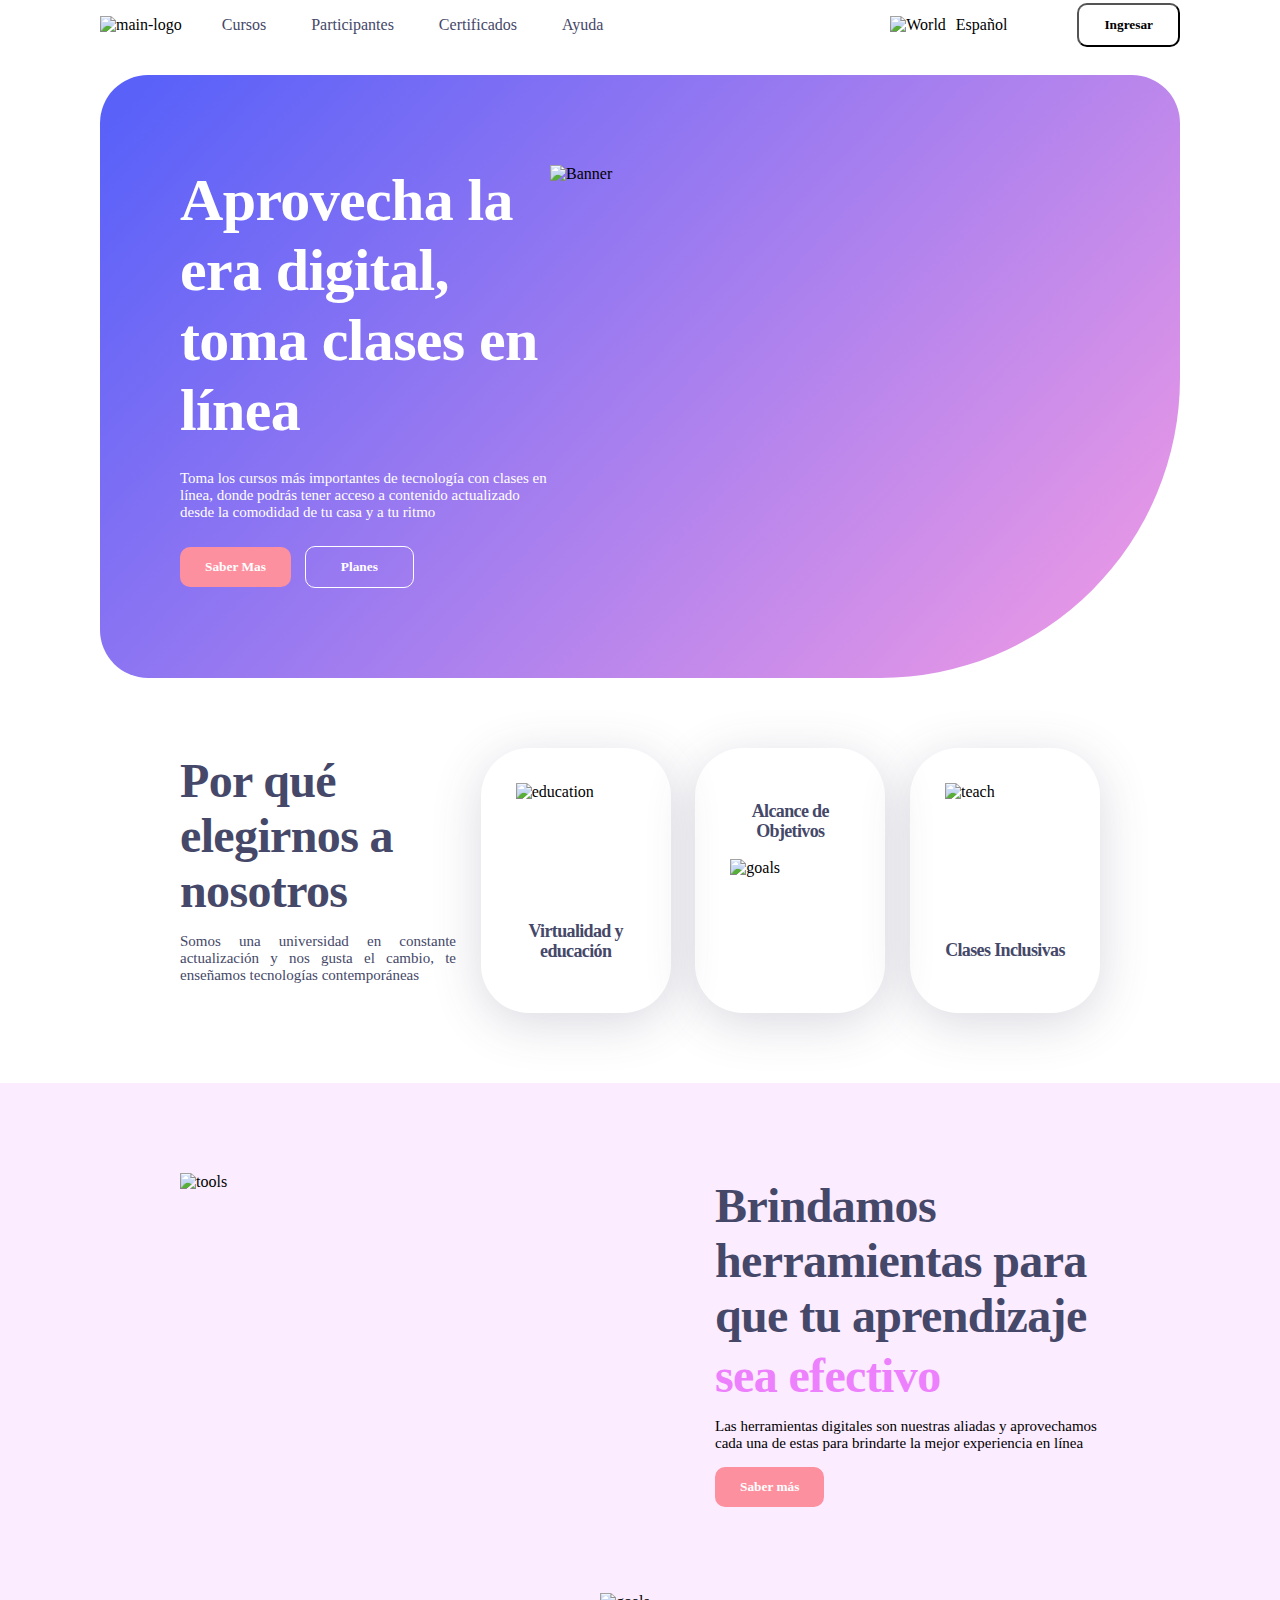
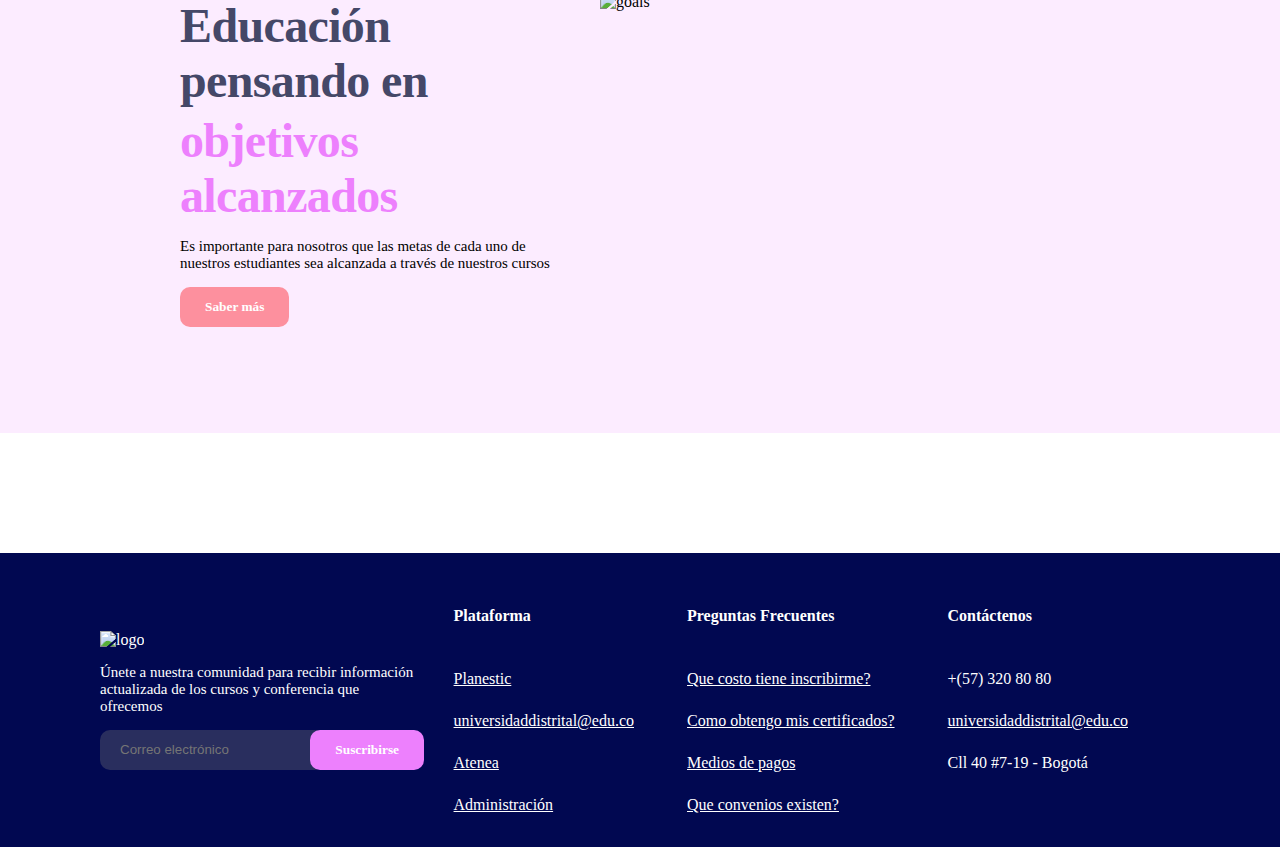
==== punto-1-3/index.html @ 189245d6 "Estructura punto 1 al 3" ====
<!DOCTYPE html>
<html lang="en">

<head>
    <meta charset="UTF-8">
    <meta name="viewport" content="width=device-width, initial-scale=1.0">
    <title>UD Atenea Cursos</title>
    <link rel="stylesheet" href="./styles/banner-styles.css">
    <link rel="stylesheet" href="./styles/footer-styles.css">
    <link rel="stylesheet" href="./styles/global-styles.css">
    <link rel="stylesheet" href="./styles/header-styles.css">
    <link rel="stylesheet" href="./styles/section-1-styles.css">
    <link rel="stylesheet" href="./styles/section-2-styles.css">
    <link rel="stylesheet" href="https://indestructibletype.com/fonts/Jost.css">
</head>

<body>
    <header>
        <div class="header__navigation">
            <img src="./public/Images/header-logo.png" alt="main-logo">
            <nav>
                <ul>
                    <li> <a href="">Cursos</a></li>
                    <li> <a href="">Participantes</a></li>
                    <li> <a href="">Certificados</a></li>
                    <li> <a href="">Ayuda</a></li>
                </ul>
            </nav>
        </div>
        <div class="header__settings">
            <div>
                <img src="./public/Images/header-world.png" alt="World">
                <span>Español</span>
            </div>
            <button>Ingresar</button>
        </div>



    </header>

    <main>
        <section id="banner">
            <div>
                <div>
                    <h1>Aprovecha la era digital, toma clases en línea </h1>
                    <p>Toma los cursos más importantes de tecnología con
                        clases en línea, donde podrás tener acceso a contenido
                        actualizado desde la comodidad de tu casa y a tu ritmo</p>
                </div>




                <div>
                    <button class="button--orange">Saber Mas</button>
                    <button class="button--white">Planes</button>
                </div>

            </div>
            <img src="./Public/Images/banner-online.png" alt="Banner" width="550px" height="350px">
        </section>

        <section id="section-1">
            <div class="section-1__info">
                <h2>Por qué elegirnos a nosotros</h2>
                <p>
                    Somos una universidad en constante actualización y
                    nos gusta el cambio, te enseñamos tecnologías contemporáneas
                </p>
            </div>
            <div class="section-1__card">
                <img src="./Public/Images/section1-education.png" alt="education" width="120px" height="120px">
                <h3>Virtualidad y educación</h3>

            </div>
            <div class="section-1__card">
                <h3>Alcance de Objetivos</h3>
                <img src="./Public/Images/section1-goals.png" alt="goals" width="120px" height="120px">

            </div>
            <div class="section-1__card">
                <img src="./Public/Images/section1-teach.png" alt="teach" width="120px" height="120px">
                <h3>Clases Inclusivas</h3>

            </div>
        </section>
        <section id="section-2">
            <div class="section-2__info">
                <img src="./Public/Images/section2-tools.png" alt="tools" width="500px" height="350px">

                <div>
                    <h2>Brindamos herramientas para que tu aprendizaje</h2>
                    <h2 class="section-2__sub-pink">sea efectivo</h2>
                    <p>Las herramientas digitales son nuestras aliadas
                        y aprovechamos cada una de estas para brindarte la mejor
                        experiencia en línea
                    </p>
                    <button class="button--orange">Saber más</button>

                </div>

            </div>
            <div class="section-2__info">
                <div>
                    <h2>Educación pensando en</h2>
                    <h2 class="section-2__sub-pink">objetivos alcanzados</h2>
                    <p>Es importante para nosotros que las metas de cada
                        uno de nuestros estudiantes sea alcanzada a través
                        de nuestros cursos

                    </p>
                    <button class="button--orange">Saber más</button>
                </div>
                <img src="./Public/Images/section2-goals.png" alt="goals" width="500px" height="350px">

            </div>

        </section>


    </main>
    <footer id="footer">
        <div class="footer__info">
        <img src="./Public/Images/footer-logo.png" alt="logo" width="200px" height="175px">

        <div>
            <p>
                Únete a nuestra comunidad para recibir información
                actualizada de los cursos y conferencia que ofrecemos
            </p>
            <form>
                <input type="email" name="user_email" placeholder="Correo electrónico">
                <button class="button--pink">Suscribirse</button>
            </form>
        </div>
    </div>

        <div>
            <table>
                <tr>
                    <th>Plataforma</th>
                    <th>Preguntas Frecuentes</th>
                    <th>Contáctenos</th>
                </tr>
                <tr>
                    <td><a href="">Planestic</a></td>
                    <td><a href="">Que costo tiene inscribirme?</a></td>
                    <td>+(57) 320 80 80</td>
                </tr>
                <tr>
                    <td><a href="">universidaddistrital@edu.co</a></td>
                    <td><a href="">Como obtengo mis certificados?</a></td>
                    <td><a href="">universidaddistrital@edu.co</a></td>
                </tr>
                <tr>
                    <td><a href="">Atenea</a></td>
                    <td><a href="">Medios de pagos</a></td>
                    <td>Cll 40 #7-19 - Bogotá</td>
                </tr>
                <tr>
                    <td><a href="">Administración</a></td>
                    <td><a href="">Que convenios existen?</a></td>
                </tr>


            </table>
        </div>

    </footer>
</body>

</html>
---- punto-1-3/styles/banner-styles.css ----
#banner{
    display: flex;
    margin: 25px 100px;
    padding: 90px 80px;
    background: linear-gradient(313.18deg, #ee9ae5 3.28%, #5961f9 97.04%);
    border-radius: 48px 48px 300px 48px;

}
h1{
    margin: 0px;
    color: #ffff;
    font-family: 'Jost';
    font-size: 60px;
    font-weight: 600px;
    line-height: 70px;
    letter-spacing: -0.64px;

}
#banner p{
    margin: 25px 0px;
    color: #ffff;
}
.button--white{
    padding: 12px 35px;
    background-color: transparent;
    color: white;
    border: 1px solid #ffff;
    

}
---- punto-1-3/styles/footer-styles.css ----
#footer{
    display: flex;
    justify-content: space-between;
    align-items: center;
    margin-top: 120px;
    padding: 20px 100px;
    background-color: #010851;
    color: #ffff;
}
.footer__info{
    width: 30%;

}
input{
    width: 220px;
    padding: 12px 20px;
    margin-right: -15px;
    border: none;
    border-radius: 10px;
    background-color: #45486899;
}
.button--pink{
    background-color: #ed80fd;
    color: #ffff;
    border: none;

}
table{
    font-family: 'jost';
    text-align: left;
}
tr{
    height: 40px;

}
th{
    height: 80px;
}
td{
    padding-right: 50px;
}
td a{
    color: #fff;
}
form{
    display: flex;
}
---- punto-1-3/styles/global-styles.css ----
body{
    margin: 0px;
}
a{
    font-family: 'Jost';
    font size: 18px;
}
button{
    padding: 12px 25px;
    font-family: 'Jost';
    font-weight: bold;
    border-radius: 10px;
    cursor: pointer;
}
.button--orange{
    margin-right: 10px;
    background-color: #fd909e;
    color: #ffff;
    border: none;   
}
p{
    font-family: 'jost';
    font-size: 15px;
    font-weight: 300;

}
h2{
    margin: 5px 0px;
    color: #454868;
    font-family: 'jost';
    font-size: 48px;
    line-height: 55px;
    letter-spacing: -0.64px;
}
---- punto-1-3/styles/header-styles.css ----
header{
    display: flex;
    justify-content: space-between;
    margin: 0px 100px;
}
.header__navigation{
    display: flex;
    align-items: center;
}
.header__navigation nav ul{
    display: flex;
    gap: 45px;
    list-style: none;
}
.header__navigation nav ul li a{
    text-decoration: none;
    color: #454868;
}
.header__settings{
    display: flex;
    align-items: center;
    gap: 70px;
}
.header__settings div{
    display: flex;
    align-items: center;
    gap: 10px;
    font-family: 'Jost';
    font-size: 16px;
    font-weight: 400;
}
.header__settings button{
    background-color: transparent;
    border-radius: 1px solid #45486854  ;
}
---- punto-1-3/styles/section-1-styles.css ----
#section-1{
    display: flex ;
    justify-content: space-between;
    margin: 50px 100px;
    padding: 20px 80px;

}
.section-1__info{
    width: 30%;

}
.section-1__info p{
    color: #454868;
    text-align: justify;

}
.section-1__card{
    display: flex;
    flex-direction: column;
    align-items: center;
    justify-content: space-between;
    width: min-content;

    height: 195px;
    padding: 35px;
    border-radius: 48px;
    box-shadow: 0px 10px 50px #45486833;

}
.section-1__card h3{
    font-family: 'jost';
    font-size: 18px;
    color: #454868;
    line-height: 20px;
    letter-spacing: -0.64px;
    text-align: center;
}
---- punto-1-3/styles/section-2-styles.css ----
#section-2{
    padding: 20px 180px;
    background: #ed80fd26;
}
.section-2__info{
    display: flex;
    gap: 35px;
    margin: 70px 0px;
}
.section-2__sub-pink{
    color: #ed80fd;
    
}
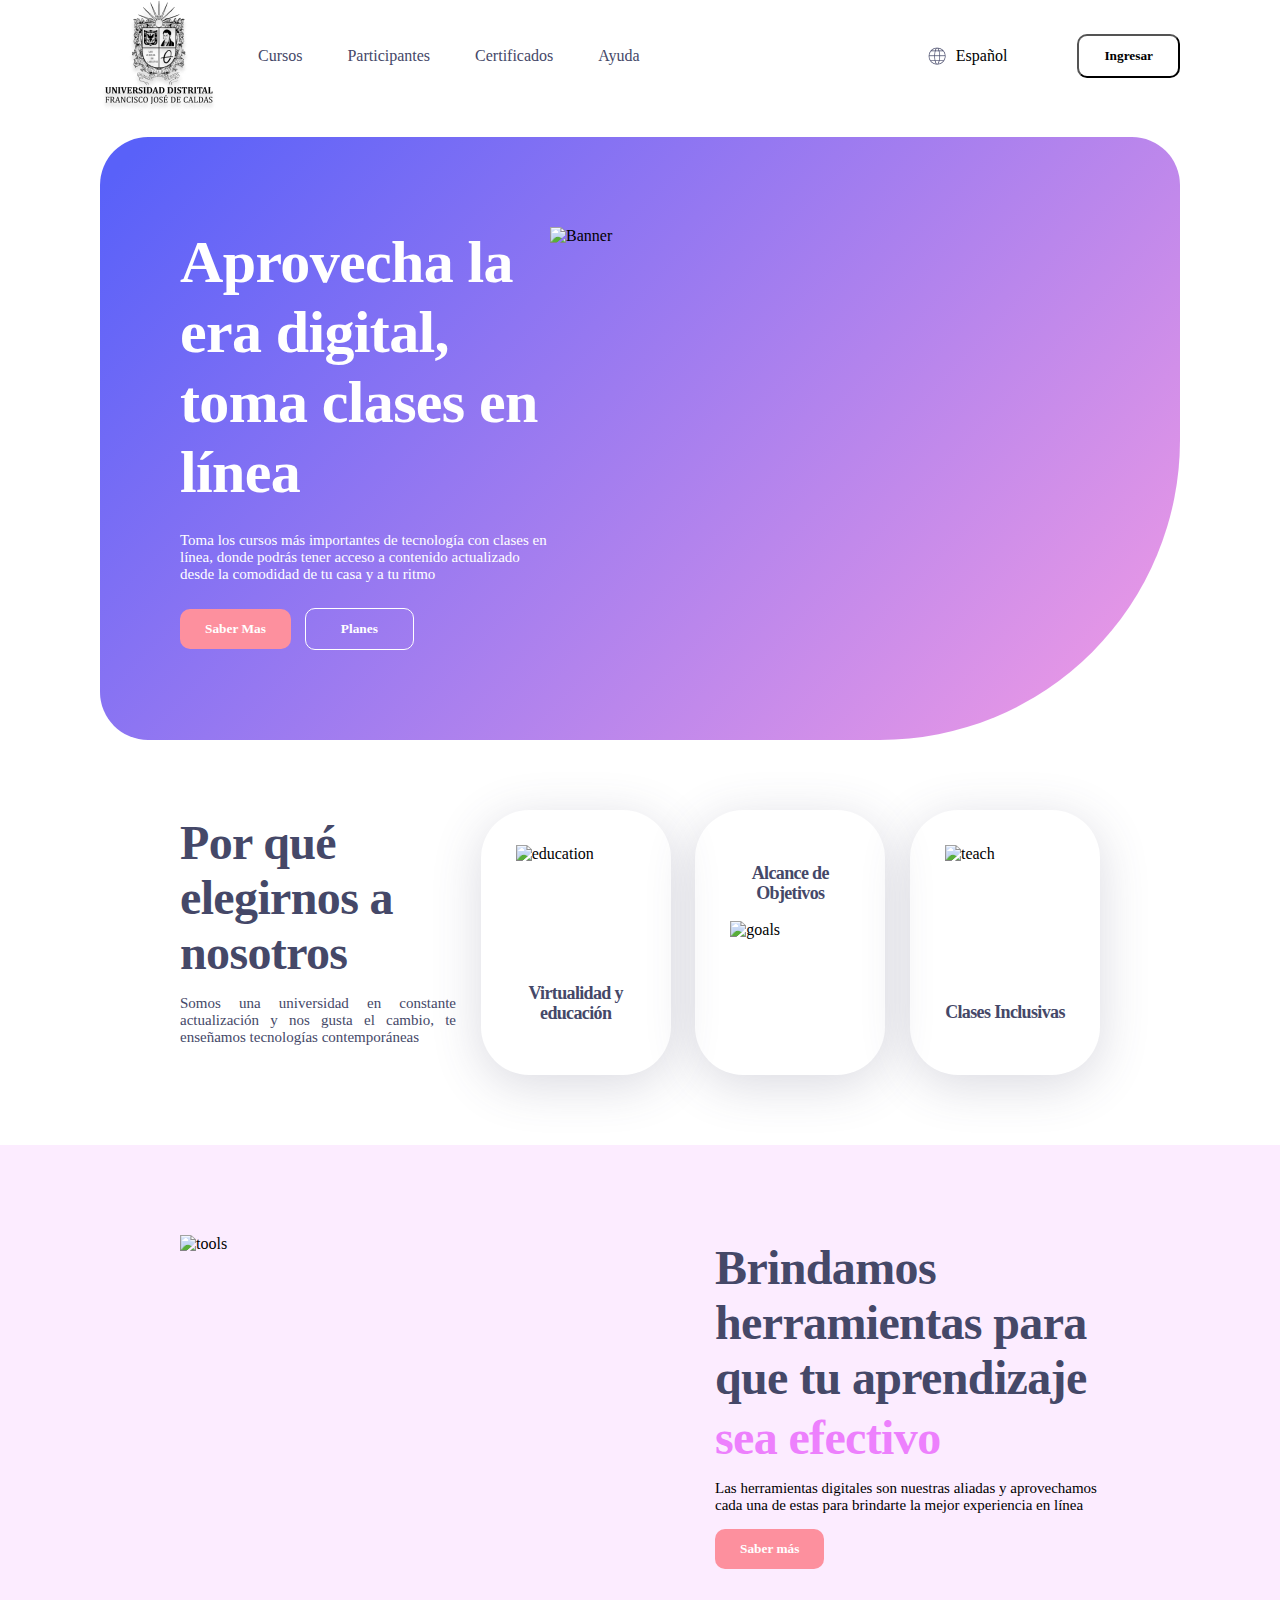
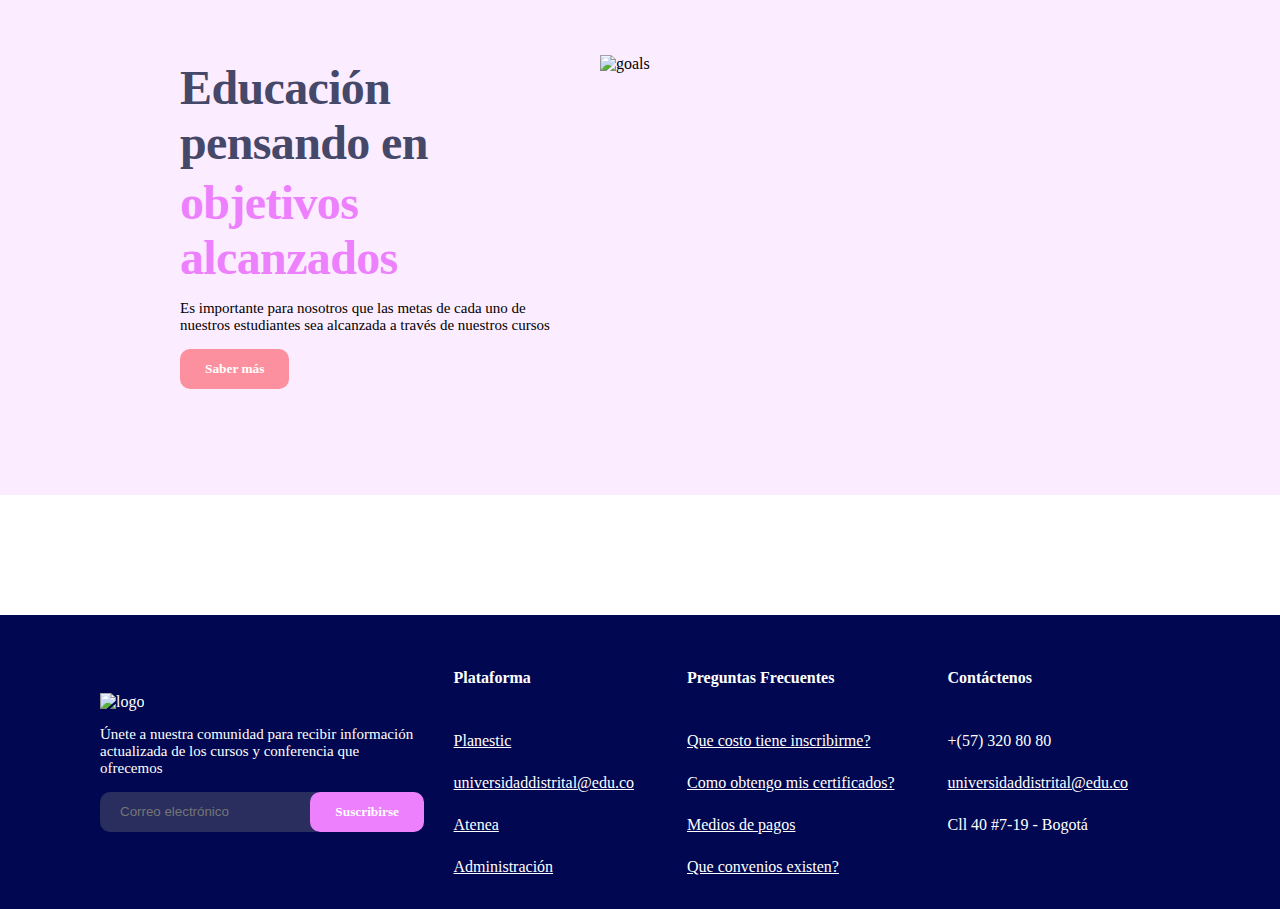
==== commit 6a649db8: "Corrección Código Fin" ====
--- a/punto-1-3/index.html
+++ b/punto-1-3/index.html
@@ -17,7 +17,7 @@
 <body>
     <header>
         <div class="header__navigation">
-            <img src="./public/Images/header-logo.png" alt="main-logo">
+            <img src="./public/images/header-logo.png" alt="main-logo">
             <nav>
                 <ul>
                     <li> <a href="">Cursos</a></li>
@@ -29,7 +29,7 @@
         </div>
         <div class="header__settings">
             <div>
-                <img src="./public/Images/header-world.png" alt="World">
+                <img src="./public/images/header-world.png" alt="World">
                 <span>Español</span>
             </div>
             <button>Ingresar</button>
@@ -58,7 +58,7 @@
                 </div>
 
             </div>
-            <img src="./Public/Images/banner-online.png" alt="Banner" width="550px" height="350px">
+            <img src="./Public/images/banner-online.png" alt="Banner" width="550px" height="350px">
         </section>
 
         <section id="section-1">
@@ -70,24 +70,24 @@
                 </p>
             </div>
             <div class="section-1__card">
-                <img src="./Public/Images/section1-education.png" alt="education" width="120px" height="120px">
+                <img src="./Public/images/section1-education.png" alt="education" width="120px" height="120px">
                 <h3>Virtualidad y educación</h3>
 
             </div>
             <div class="section-1__card">
                 <h3>Alcance de Objetivos</h3>
-                <img src="./Public/Images/section1-goals.png" alt="goals" width="120px" height="120px">
+                <img src="./Public/images/section1-goals.png" alt="goals" width="120px" height="120px">
 
             </div>
             <div class="section-1__card">
-                <img src="./Public/Images/section1-teach.png" alt="teach" width="120px" height="120px">
+                <img src="./Public/images/section1-teach.png" alt="teach" width="120px" height="120px">
                 <h3>Clases Inclusivas</h3>
 
             </div>
         </section>
         <section id="section-2">
             <div class="section-2__info">
-                <img src="./Public/Images/section2-tools.png" alt="tools" width="500px" height="350px">
+                <img src="./Public/images/section2-tools.png" alt="tools" width="500px" height="350px">
 
                 <div>
                     <h2>Brindamos herramientas para que tu aprendizaje</h2>
@@ -112,7 +112,7 @@
                     </p>
                     <button class="button--orange">Saber más</button>
                 </div>
-                <img src="./Public/Images/section2-goals.png" alt="goals" width="500px" height="350px">
+                <img src="./Public/images/section2-goals.png" alt="goals" width="500px" height="350px">
 
             </div>
 
@@ -122,7 +122,7 @@
     </main>
     <footer id="footer">
         <div class="footer__info">
-        <img src="./Public/Images/footer-logo.png" alt="logo" width="200px" height="175px">
+        <img src="./Public/images/footer-logo.png" alt="logo" width="200px" height="175px">
 
         <div>
             <p>
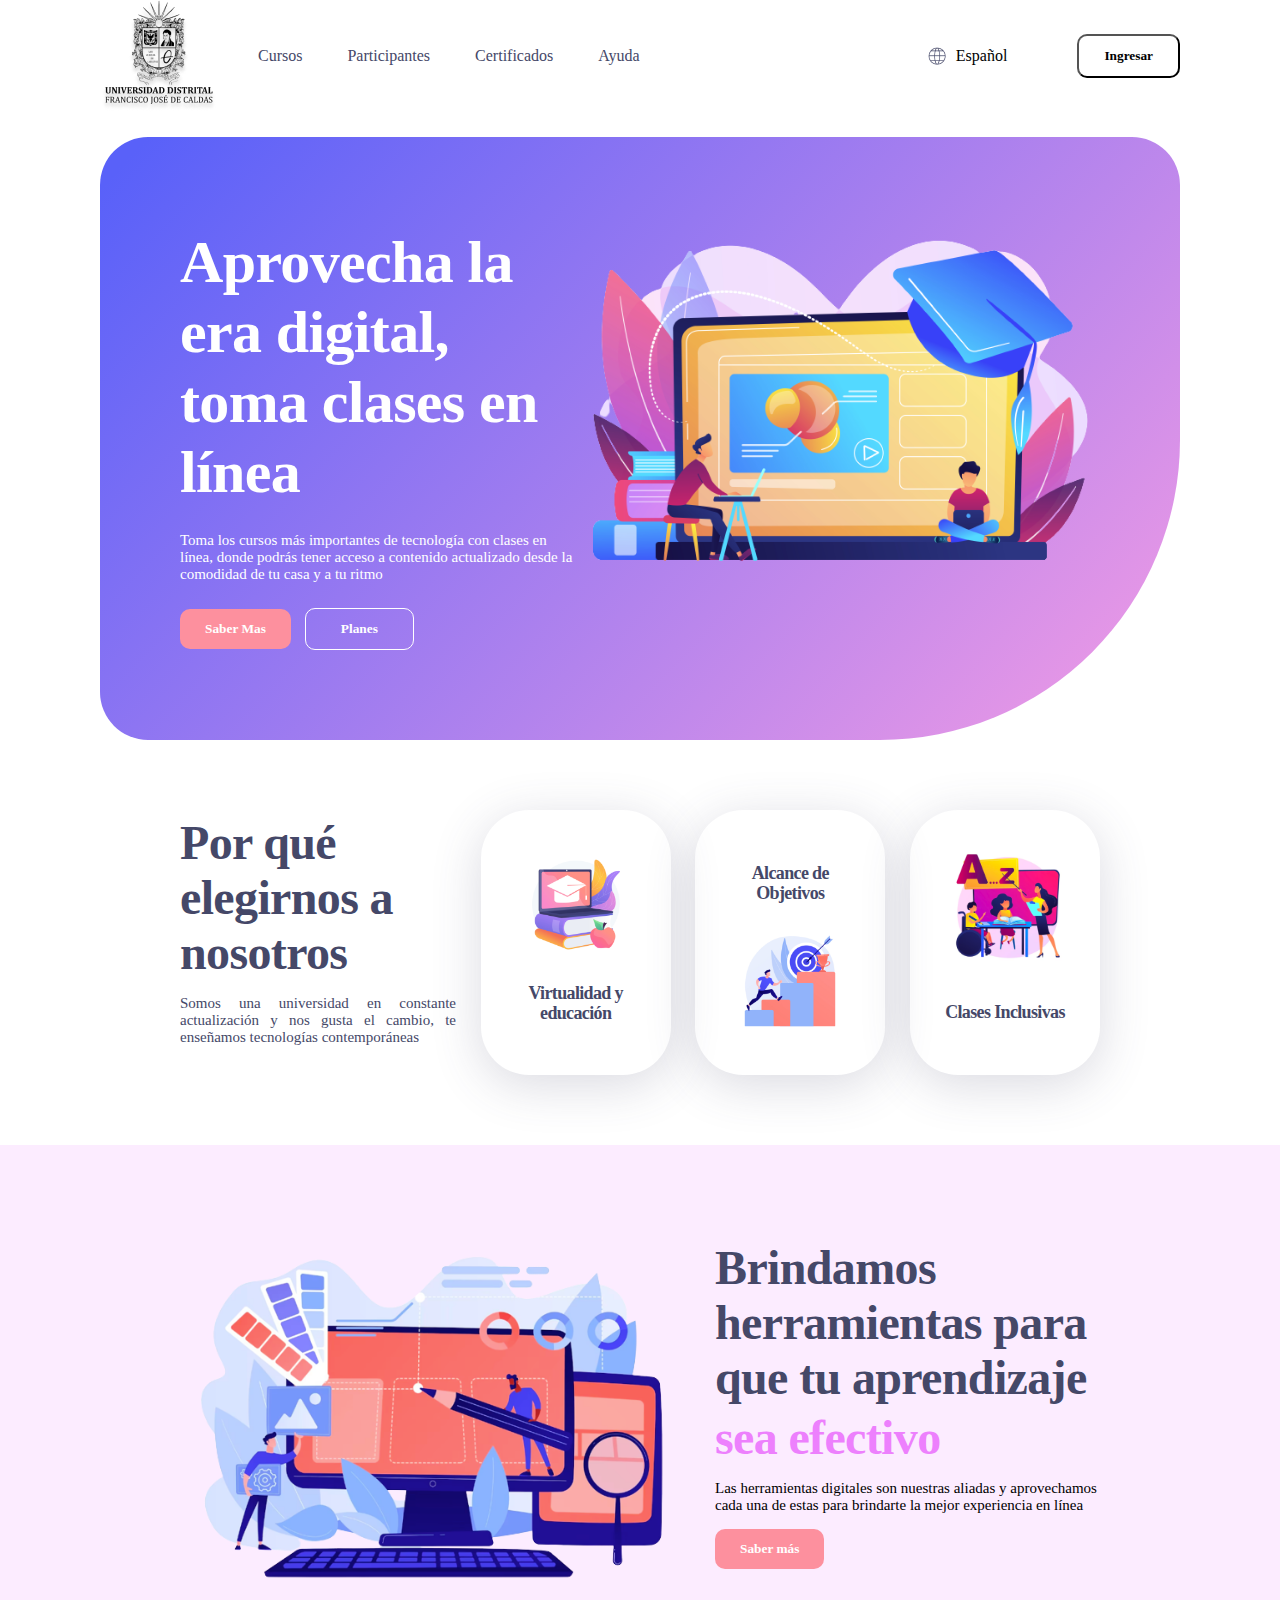
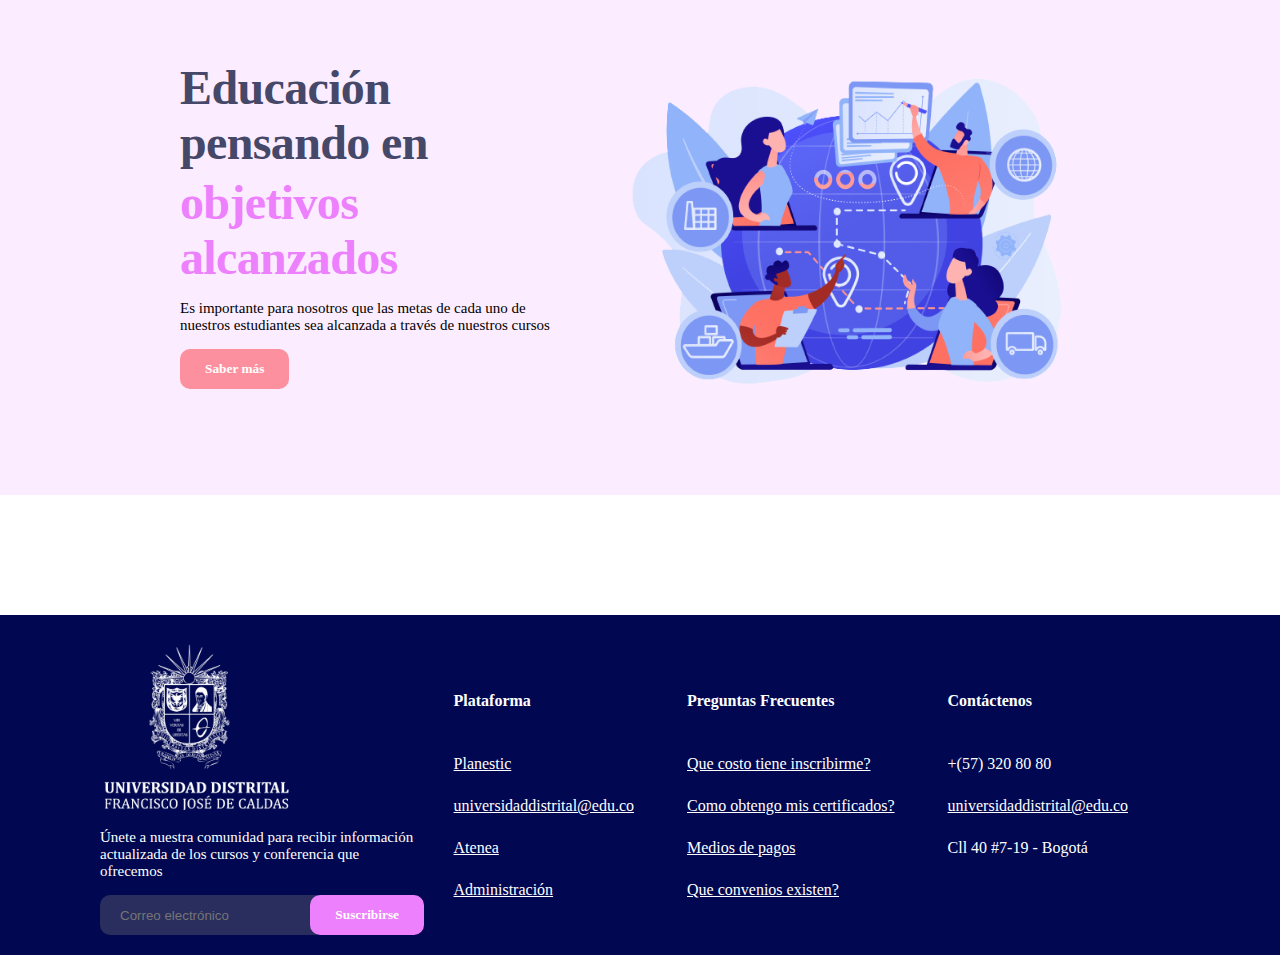
==== commit 1841841d: "Corrección mayusculas" ====
--- a/punto-1-3/index.html
+++ b/punto-1-3/index.html
@@ -58,7 +58,7 @@
                 </div>
 
             </div>
-            <img src="./Public/images/banner-online.png" alt="Banner" width="550px" height="350px">
+            <img src="./public/images/banner-online.png" alt="Banner" width="550px" height="350px">
         </section>
 
         <section id="section-1">
@@ -70,24 +70,24 @@
                 </p>
             </div>
             <div class="section-1__card">
-                <img src="./Public/images/section1-education.png" alt="education" width="120px" height="120px">
+                <img src="./public/images/section1-education.png" alt="education" width="120px" height="120px">
                 <h3>Virtualidad y educación</h3>
 
             </div>
             <div class="section-1__card">
                 <h3>Alcance de Objetivos</h3>
-                <img src="./Public/images/section1-goals.png" alt="goals" width="120px" height="120px">
+                <img src="./public/images/section1-goals.png" alt="goals" width="120px" height="120px">
 
             </div>
             <div class="section-1__card">
-                <img src="./Public/images/section1-teach.png" alt="teach" width="120px" height="120px">
+                <img src="./public/images/section1-teach.png" alt="teach" width="120px" height="120px">
                 <h3>Clases Inclusivas</h3>
 
             </div>
         </section>
         <section id="section-2">
             <div class="section-2__info">
-                <img src="./Public/images/section2-tools.png" alt="tools" width="500px" height="350px">
+                <img src="./public/images/section2-tools.png" alt="tools" width="500px" height="350px">
 
                 <div>
                     <h2>Brindamos herramientas para que tu aprendizaje</h2>
@@ -112,7 +112,7 @@
                     </p>
                     <button class="button--orange">Saber más</button>
                 </div>
-                <img src="./Public/images/section2-goals.png" alt="goals" width="500px" height="350px">
+                <img src="./public/images/section2-goals.png" alt="goals" width="500px" height="350px">
 
             </div>
 
@@ -122,7 +122,7 @@
     </main>
     <footer id="footer">
         <div class="footer__info">
-        <img src="./Public/images/footer-logo.png" alt="logo" width="200px" height="175px">
+        <img src="./public/images/footer-logo.png" alt="logo" width="200px" height="175px">
 
         <div>
             <p>
